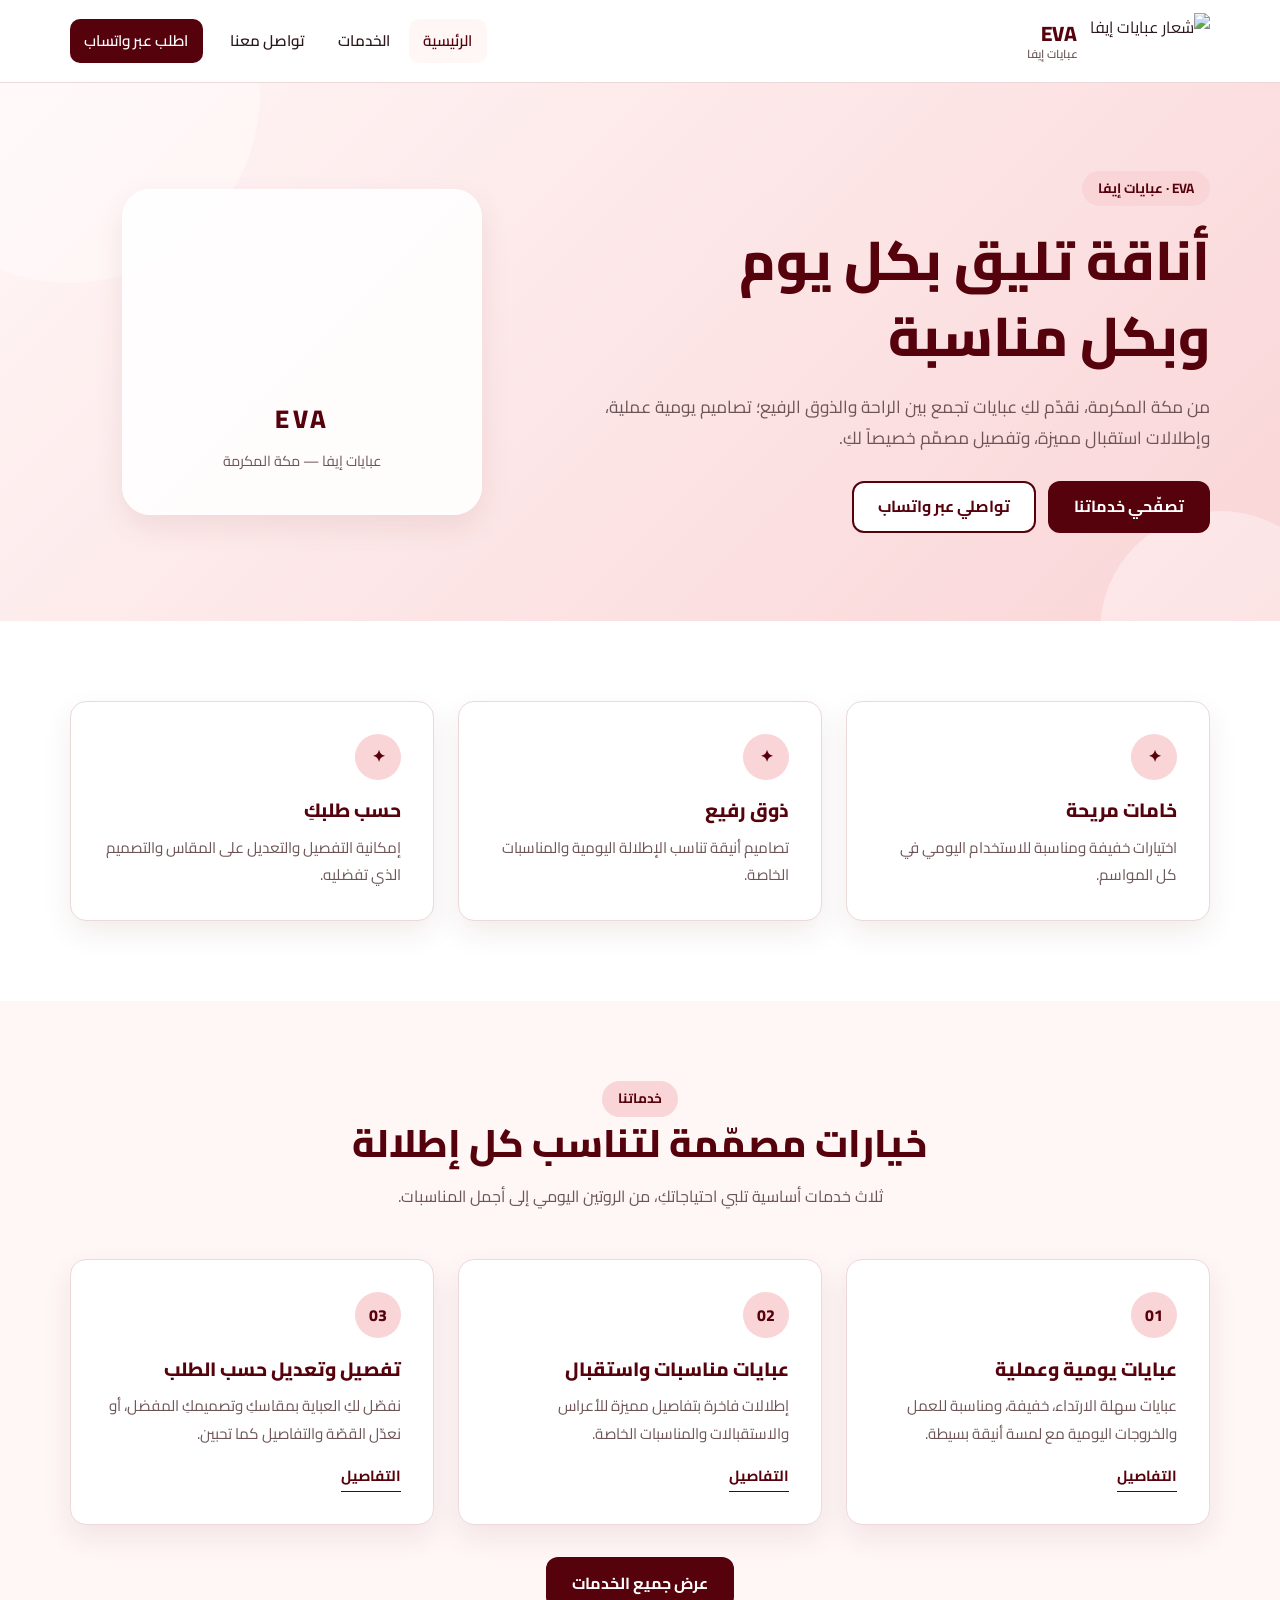
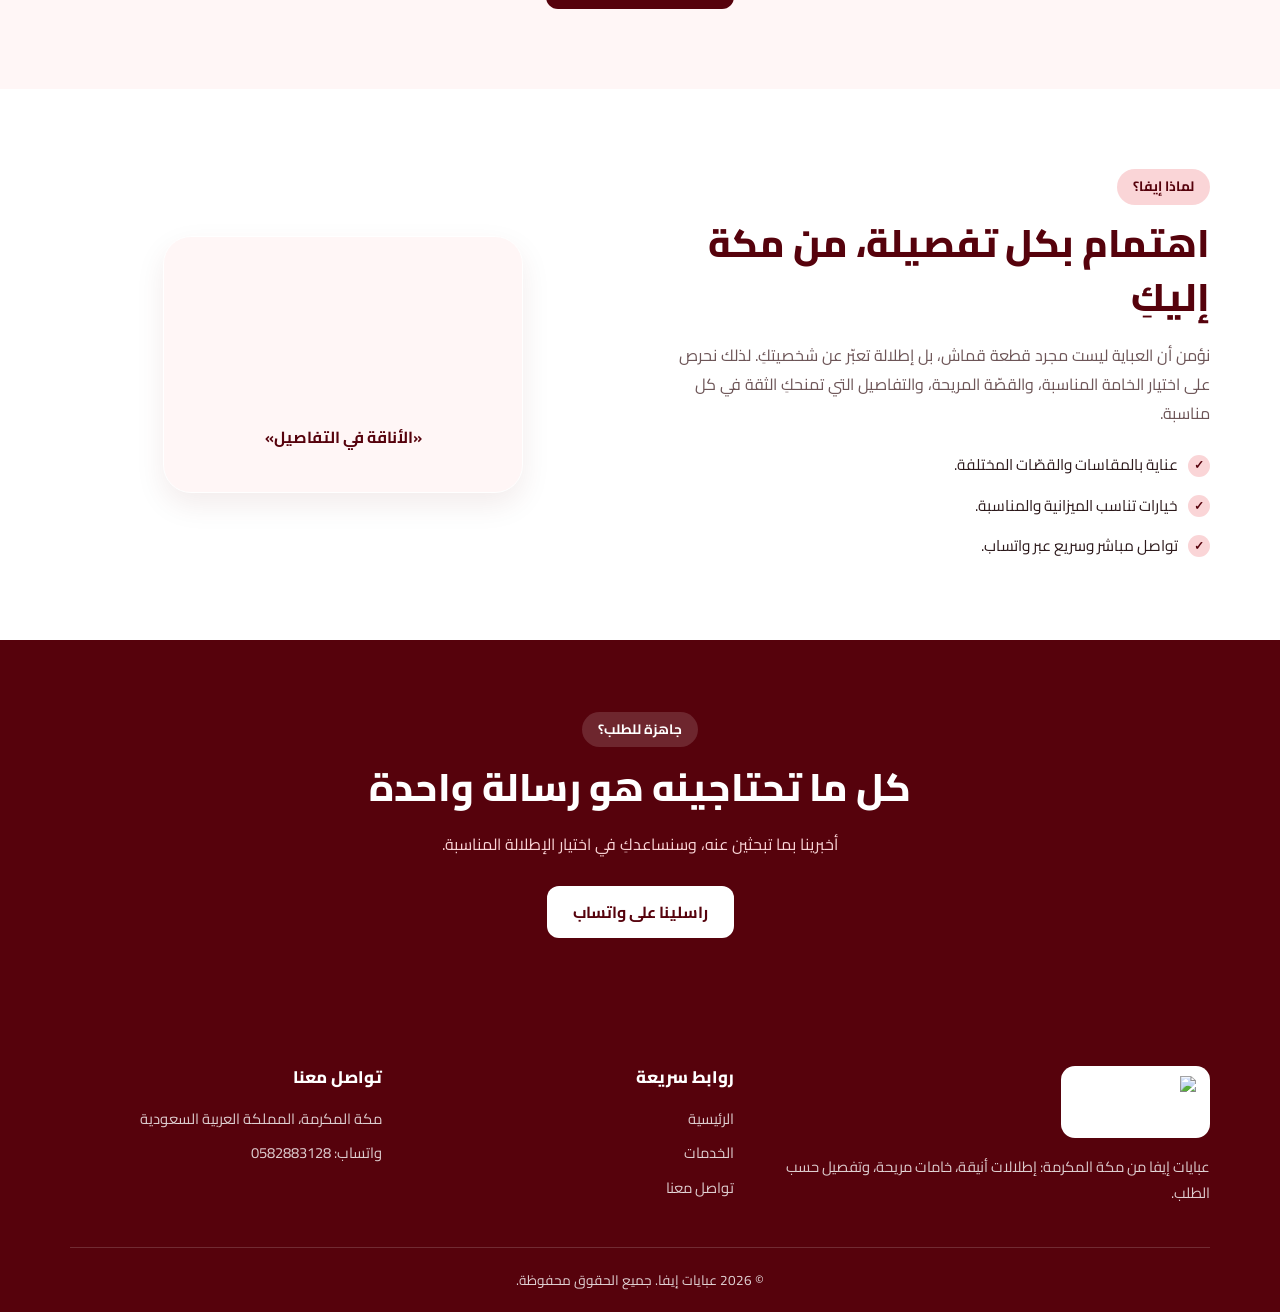
==== index.html @ b8bbeb16 "Add files via upload" ====
<!DOCTYPE html>
<html lang="ar" dir="rtl">
<head>
  <meta charset="UTF-8">
  <meta name="viewport" content="width=device-width, initial-scale=1.0">
  <meta name="description" content="عبايات إيفا في مكة المكرمة: عبايات يومية وعملية، عبايات مناسبات واستقبال، وتفصيل وتعديل حسب الطلب.">
  <title>عبايات إيفا | مكة المكرمة</title>
  <link rel="preconnect" href="https://fonts.googleapis.com">
  <link rel="preconnect" href="https://fonts.gstatic.com" crossorigin>
  <link href="https://fonts.googleapis.com/css2?family=Cairo:wght@400;600;700;800&display=swap" rel="stylesheet">
  <link rel="stylesheet" href="style.css">
</head>
<body>

  <!-- ========== الهيدر والتنقل ========== -->
  <header class="site-header">
    <div class="container header-inner">
      <a class="brand" href="index.html" aria-label="عبايات إيفا - الصفحة الرئيسية">
        <img src="assets/images/logo-eva.png" alt="شعار عبايات إيفا" class="brand-logo">
        <span class="brand-name">EVA <small>عبايات إيفا</small></span>
      </a>

      <input class="nav-toggle" type="checkbox" id="nav-toggle" aria-label="فتح أو إغلاق قائمة التنقل">
      <label class="nav-toggle-label" for="nav-toggle" aria-label="فتح أو إغلاق قائمة التنقل">
        <span></span><span></span><span></span>
      </label>

      <nav class="main-nav" aria-label="التنقل الرئيسي">
        <a href="index.html" class="active">الرئيسية</a>
        <a href="services.html">الخدمات</a>
        <a href="contact.html">تواصل معنا</a>
        <a class="nav-cta" href="https://wa.me/966582883128" target="_blank" rel="noopener noreferrer">اطلب عبر واتساب</a>
      </nav>
    </div>
  </header>

  <main>
    <!-- ========== الواجهة الرئيسية ========== -->
    <section class="hero">
      <div class="container hero-inner">
        <div class="hero-content">
          <span class="eyebrow">EVA · عبايات إيفا</span>
          <h1>أناقة تليق بكل يوم<br>وبكل مناسبة</h1>
          <p>من مكة المكرمة، نقدّم لكِ عبايات تجمع بين الراحة والذوق الرفيع؛ تصاميم يومية عملية، وإطلالات استقبال مميزة، وتفصيل مصمّم خصيصاً لكِ.</p>
          <div class="hero-actions">
            <a class="btn btn-primary" href="services.html">تصفّحي خدماتنا</a>
            <a class="btn btn-outline" href="https://wa.me/966582883128" target="_blank" rel="noopener noreferrer">تواصلي عبر واتساب</a>
          </div>
        </div>
        <div class="hero-visual" aria-hidden="true">
          <div class="hero-card">
            <img src="assets/images/logo-eva.png" alt="" class="hero-logo">
            <strong>EVA</strong>
            <span>عبايات إيفا — مكة المكرمة</span>
          </div>
        </div>
      </div>
    </section>

    <!-- ========== مميزات سريعة ========== -->
    <section class="section">
      <div class="container">
        <div class="features">
          <article class="card feature-card">
            <span class="card-number">✦</span>
            <h3>خامات مريحة</h3>
            <p>اختيارات خفيفة ومناسبة للاستخدام اليومي في كل المواسم.</p>
          </article>
          <article class="card feature-card">
            <span class="card-number">✦</span>
            <h3>ذوق رفيع</h3>
            <p>تصاميم أنيقة تناسب الإطلالة اليومية والمناسبات الخاصة.</p>
          </article>
          <article class="card feature-card">
            <span class="card-number">✦</span>
            <h3>حسب طلبكِ</h3>
            <p>إمكانية التفصيل والتعديل على المقاس والتصميم الذي تفضليه.</p>
          </article>
        </div>
      </div>
    </section>

    <!-- ========== الخدمات ========== -->
    <section class="section section-soft">
      <div class="container">
        <div class="section-head">
          <span class="eyebrow">خدماتنا</span>
          <h2>خيارات مصمّمة لتناسب كل إطلالة</h2>
          <p>ثلاث خدمات أساسية تلبي احتياجاتكِ، من الروتين اليومي إلى أجمل المناسبات.</p>
        </div>
        <div class="grid-3">
          <article class="card service-card">
            <span class="card-number">01</span>
            <h3>عبايات يومية وعملية</h3>
            <p>عبايات سهلة الارتداء، خفيفة، ومناسبة للعمل والخروجات اليومية مع لمسة أنيقة بسيطة.</p>
            <a class="card-link" href="services.html">التفاصيل</a>
          </article>
          <article class="card service-card">
            <span class="card-number">02</span>
            <h3>عبايات مناسبات واستقبال</h3>
            <p>إطلالات فاخرة بتفاصيل مميزة للأعراس والاستقبالات والمناسبات الخاصة.</p>
            <a class="card-link" href="services.html">التفاصيل</a>
          </article>
          <article class="card service-card">
            <span class="card-number">03</span>
            <h3>تفصيل وتعديل حسب الطلب</h3>
            <p>نفصّل لكِ العباية بمقاسكِ وتصميمكِ المفضل، أو نعدّل القصّة والتفاصيل كما تحبين.</p>
            <a class="card-link" href="services.html">التفاصيل</a>
          </article>
        </div>
        <div class="section-more">
          <a class="btn btn-primary" href="services.html">عرض جميع الخدمات</a>
        </div>
      </div>
    </section>

    <!-- ========== لماذا إيفا ========== -->
    <section class="section">
      <div class="container split">
        <div>
          <span class="eyebrow">لماذا إيفا؟</span>
          <h2>اهتمام بكل تفصيلة، من مكة إليكِ</h2>
          <p>نؤمن أن العباية ليست مجرد قطعة قماش، بل إطلالة تعبّر عن شخصيتكِ. لذلك نحرص على اختيار الخامة المناسبة، والقصّة المريحة، والتفاصيل التي تمنحكِ الثقة في كل مناسبة.</p>
          <ul class="check-list">
            <li>عناية بالمقاسات والقصّات المختلفة.</li>
            <li>خيارات تناسب الميزانية والمناسبة.</li>
            <li>تواصل مباشر وسريع عبر واتساب.</li>
          </ul>
        </div>
        <div class="why-visual" aria-hidden="true">
          <div class="why-card">
            <img src="assets/images/logo-eva.png" alt="">
            <p>«الأناقة في التفاصيل»</p>
          </div>
        </div>
      </div>
    </section>

    <!-- ========== دعوة للطلب ========== -->
    <section class="cta">
      <div class="container">
        <span class="eyebrow">جاهزة للطلب؟</span>
        <h2>كل ما تحتاجينه هو رسالة واحدة</h2>
        <p>أخبرينا بما تبحثين عنه، وسنساعدكِ في اختيار الإطلالة المناسبة.</p>
        <a class="btn btn-light" href="https://wa.me/966582883128" target="_blank" rel="noopener noreferrer">راسلينا على واتساب</a>
      </div>
    </section>
  </main>

  <!-- ========== التذييل ========== -->
  <footer class="site-footer">
    <div class="container">
      <div class="footer-grid">
        <div class="footer-brand">
          <span class="footer-logo-wrap"><img src="assets/images/logo-eva.png" alt="شعار عبايات إيفا"></span>
          <p>عبايات إيفا من مكة المكرمة: إطلالات أنيقة، خامات مريحة، وتفصيل حسب الطلب.</p>
        </div>
        <div>
          <h3>روابط سريعة</h3>
          <ul class="footer-links">
            <li><a href="index.html">الرئيسية</a></li>
            <li><a href="services.html">الخدمات</a></li>
            <li><a href="contact.html">تواصل معنا</a></li>
          </ul>
        </div>
        <div>
          <h3>تواصل معنا</h3>
          <ul class="footer-links">
            <li>مكة المكرمة، المملكة العربية السعودية</li>
            <li><a href="https://wa.me/966582883128" target="_blank" rel="noopener noreferrer">واتساب: 0582883128</a></li>
          </ul>
        </div>
      </div>
      <div class="footer-bottom">© 2026 عبايات إيفا. جميع الحقوق محفوظة.</div>
    </div>
  </footer>

</body>
</html>
---- style.css ----
/* =========================================================
   عبايات إيفا (EVA) — ملف التنسيق العام
   ========================================================= */

/* ---------- المتغيرات والهوية البصرية ---------- */
:root {
  --eva-dark: #56020c;          /* اللون الأساسي الداكن */
  --eva-dark-deep: #3d0108;     /* تدرّج أغمق للأزرار والتباين */
  --eva-pink: #fad5d7;          /* اللون الثانوي الوردي الفاتح */
  --eva-pink-soft: #fff6f6;     /* خلفية ناعمة جداً */
  --eva-white: #ffffff;
  --eva-gray: #f8f6f6;
  --eva-text: #2c191b;          /* نص داكن بتباين عالٍ */
  --eva-muted: #6d5557;         /* نص ثانوي واضح */
  --eva-line: #ecd9da;
  --eva-shadow: 0 12px 30px rgba(86, 2, 12, 0.08);
  --eva-radius: 16px;
  --eva-container: 1140px;
  --eva-transition: 0.25s ease;
}

/* ---------- إعادة ضبط أساسية ---------- */
*,
*::before,
*::after {
  box-sizing: border-box;
  margin: 0;
  padding: 0;
}

html {
  scroll-behavior: smooth;
}

body {
  font-family: 'Cairo', sans-serif;
  color: var(--eva-text);
  background-color: var(--eva-white);
  line-height: 1.8;
  -webkit-font-smoothing: antialiased;
}

img {
  display: block;
  max-width: 100%;
}

a {
  color: inherit;
  text-decoration: none;
}

button,
input,
select,
textarea {
  font-family: inherit;
  font-size: inherit;
}

ul {
  list-style: none;
}

:focus-visible {
  outline: 3px solid var(--eva-pink);
  outline-offset: 3px;
}

/* ---------- أدوات مشتركة ---------- */
.container {
  width: min(calc(100% - 2rem), var(--eva-container));
  margin-inline: auto;
}

.section {
  padding: 5rem 0;
}

.section-soft {
  background-color: var(--eva-pink-soft);
}

.section-head {
  max-width: 720px;
  margin: 0 auto 3rem;
  text-align: center;
}

.section-head p {
  margin-top: 0.75rem;
}

.section-more {
  margin-top: 2rem;
  text-align: center;
}

.eyebrow {
  display: inline-block;
  padding: 0.25rem 1rem;
  border-radius: 999px;
  background-color: var(--eva-pink);
  color: var(--eva-dark);
  font-size: 0.85rem;
  font-weight: 700;
  line-height: 2;
}

h1,
h2,
h3 {
  color: var(--eva-dark);
  font-weight: 800;
  line-height: 1.4;
}

h1 {
  font-size: clamp(2.1rem, 5vw, 3.4rem);
}

h2 {
  font-size: clamp(1.7rem, 3.5vw, 2.4rem);
}

h3 {
  font-size: 1.2rem;
}

p {
  color: var(--eva-muted);
}

.grid-3 {
  display: grid;
  grid-template-columns: repeat(3, minmax(0, 1fr));
  gap: 1.5rem;
}

.card {
  padding: 2rem;
  border: 1px solid var(--eva-line);
  border-radius: var(--eva-radius);
  background-color: var(--eva-white);
  box-shadow: var(--eva-shadow);
  transition: transform var(--eva-transition), border-color var(--eva-transition), box-shadow var(--eva-transition);
}

.card:hover {
  transform: translateY(-5px);
  border-color: var(--eva-pink);
}

.card-number {
  display: grid;
  place-items: center;
  width: 46px;
  height: 46px;
  margin-bottom: 1.1rem;
  border-radius: 50%;
  background-color: var(--eva-pink);
  color: var(--eva-dark);
  font-weight: 800;
  font-size: 1rem;
}

.card h3 {
  margin-bottom: 0.6rem;
}

.card p {
  font-size: 0.95rem;
}

.card-link {
  display: inline-block;
  margin-top: 1rem;
  padding-bottom: 2px;
  border-bottom: 1px solid var(--eva-dark);
  color: var(--eva-dark);
  font-weight: 700;
  font-size: 0.92rem;
  transition: color var(--eva-transition);
}

.card-link:hover {
  color: var(--eva-dark-deep);
}

/* ---------- الأزرار ---------- */
.btn {
  display: inline-flex;
  align-items: center;
  justify-content: center;
  min-height: 48px;
  padding: 0.7rem 1.5rem;
  border: 2px solid transparent;
  border-radius: 12px;
  font-weight: 700;
  line-height: 1.6;
  cursor: pointer;
  transition: transform var(--eva-transition), background-color var(--eva-transition),
              box-shadow var(--eva-transition), color var(--eva-transition);
}

.btn:hover {
  transform: translateY(-2px);
}

.btn-primary {
  background-color: var(--eva-dark);
  color: var(--eva-white);
}

.btn-primary:hover {
  background-color: var(--eva-dark-deep);
  color: var(--eva-white);
  box-shadow: 0 10px 22px rgba(86, 2, 12, 0.22);
}

.btn-outline {
  border-color: var(--eva-dark);
  background-color: var(--eva-white);
  color: var(--eva-dark);
}

.btn-outline:hover {
  background-color: var(--eva-pink-soft);
  color: var(--eva-dark);
}

.btn-light {
  background-color: var(--eva-white);
  color: var(--eva-dark);
}

.btn-light:hover {
  background-color: var(--eva-pink);
  color: var(--eva-dark);
}

.btn-block {
  display: flex;
  width: 100%;
  margin-top: 1.5rem;
}

/* ---------- الهيدر والتنقل ---------- */
.site-header {
  position: sticky;
  top: 0;
  z-index: 100;
  background-color: rgba(255, 255, 255, 0.96);
  border-bottom: 1px solid var(--eva-line);
  backdrop-filter: blur(10px);
}

.header-inner {
  position: relative;
  display: flex;
  align-items: center;
  justify-content: space-between;
  gap: 1rem;
  min-height: 82px;
}

.brand {
  display: flex;
  align-items: center;
  gap: 0.75rem;
  flex-shrink: 0;
}

.brand-logo {
  width: auto;
  height: 56px;
  object-fit: contain;
}

.brand-name {
  display: flex;
  flex-direction: column;
  color: var(--eva-dark);
  font-size: 1.3rem;
  font-weight: 800;
  line-height: 1.25;
  letter-spacing: 0.04em;
}

.brand-name small {
  color: var(--eva-muted);
  font-size: 0.72rem;
  font-weight: 600;
  letter-spacing: 0;
}

.nav-toggle,
.nav-toggle-label {
  display: none;
}

.main-nav {
  display: flex;
  align-items: center;
  gap: 0.3rem;
}

.main-nav a {
  padding: 0.55rem 0.9rem;
  border-radius: 10px;
  color: var(--eva-text);
  font-size: 0.95rem;
  font-weight: 600;
  transition: background-color var(--eva-transition), color var(--eva-transition);
}

.main-nav a:hover,
.main-nav a.active {
  background-color: var(--eva-pink-soft);
  color: var(--eva-dark);
}

.main-nav a.nav-cta {
  margin-right: 0.5rem;
  background-color: var(--eva-dark);
  color: var(--eva-white);
}

.main-nav a.nav-cta:hover {
  background-color: var(--eva-dark-deep);
  color: var(--eva-white);
}

/* ---------- الواجهة الرئيسية (Hero) ---------- */
.hero {
  position: relative;
  overflow: hidden;
  padding: 5.5rem 0;
  background: linear-gradient(135deg, var(--eva-pink-soft) 0%, var(--eva-pink) 100%);
}

.hero::before,
.hero::after {
  content: '';
  position: absolute;
  border-radius: 50%;
  background-color: rgba(255, 255, 255, 0.35);
}

.hero::before {
  width: 380px;
  height: 380px;
  top: -180px;
  left: -120px;
}

.hero::after {
  width: 240px;
  height: 240px;
  bottom: -130px;
  right: -60px;
}

.hero-inner {
  position: relative;
  z-index: 1;
  display: grid;
  grid-template-columns: 1.15fr 0.85fr;
  align-items: center;
  gap: 3rem;
}

.hero-content h1 {
  margin-top: 1rem;
}

.hero-content p {
  max-width: 38rem;
  margin-top: 1rem;
  font-size: 1.08rem;
}

.hero-actions {
  display: flex;
  flex-wrap: wrap;
  gap: 0.75rem;
  margin-top: 1.75rem;
}

.hero-visual {
  display: flex;
  justify-content: center;
}

.hero-card,
.why-card {
  width: 100%;
  max-width: 360px;
  padding: 2.5rem 2rem;
  border: 1px solid var(--eva-white);
  border-radius: 28px;
  background-color: rgba(255, 255, 255, 0.88);
  box-shadow: var(--eva-shadow);
  text-align: center;
}

.hero-logo {
  height: 150px;
  width: auto;
  margin: 0 auto 1rem;
  object-fit: contain;
}

.hero-card strong {
  display: block;
  color: var(--eva-dark);
  font-size: 1.6rem;
  font-weight: 800;
  letter-spacing: 0.12em;
}

.hero-card span {
  display: block;
  margin-top: 0.4rem;
  color: var(--eva-muted);
  font-size: 0.9rem;
}

/* ---------- المميزات ولماذا إيفا ---------- */
.features {
  display: grid;
  grid-template-columns: repeat(3, minmax(0, 1fr));
  gap: 1.5rem;
}

.feature-card {
  text-align: right;
}

.split {
  display: grid;
  grid-template-columns: 1fr 1fr;
  align-items: center;
  gap: 3rem;
}

.split h2 {
  margin: 0.8rem 0 1rem;
}

.why-visual {
  display: flex;
  justify-content: center;
}

.why-card {
  background-color: var(--eva-pink-soft);
}

.why-card img {
  height: 130px;
  width: auto;
  margin: 0 auto 1rem;
  object-fit: contain;
}

.why-card p {
  font-weight: 700;
  color: var(--eva-dark);
}

.check-list {
  display: grid;
  gap: 0.8rem;
  margin-top: 1.5rem;
}

.check-list li {
  position: relative;
  padding-right: 2rem;
  color: var(--eva-text);
  font-size: 0.96rem;
}

.check-list li::before {
  content: '✓';
  position: absolute;
  top: 0.2rem;
  right: 0;
  display: grid;
  place-items: center;
  width: 22px;
  height: 22px;
  border-radius: 50%;
  background-color: var(--eva-pink);
  color: var(--eva-dark);
  font-size: 0.72rem;
  font-weight: 800;
}

.check-list.compact {
  gap: 0.5rem;
  margin-top: 1rem;
}

.check-list.compact li {
  font-size: 0.88rem;
}

/* ---------- دعوة للطلب ---------- */
.cta {
  padding: 4.5rem 0;
  background-color: var(--eva-dark);
  text-align: center;
}

.cta .eyebrow {
  background-color: rgba(255, 255, 255, 0.14);
  color: var(--eva-white);
}

.cta h2,
.cta p {
  margin-top: 0.9rem;
}

.cta h2 {
  color: var(--eva-white);
}

.cta p {
  max-width: 640px;
  margin-inline: auto;
  color: var(--eva-pink);
}

.cta .btn {
  margin-top: 1.75rem;
}

/* ---------- رؤوس الصفحات الداخلية ---------- */
.page-hero {
  padding: 3.5rem 0 3rem;
  border-bottom: 1px solid var(--eva-line);
  background-color: var(--eva-pink-soft);
  text-align: center;
}

.page-hero h1 {
  margin-top: 0.8rem;
}

.page-hero p {
  max-width: 700px;
  margin: 0.8rem auto 0;
}

.breadcrumb {
  margin-bottom: 1rem;
  color: var(--eva-muted);
  font-size: 0.88rem;
  font-weight: 600;
}

.breadcrumb a:hover {
  color: var(--eva-dark);
}

/* ---------- صفحة التواصل ---------- */
.contact-grid {
  display: grid;
  grid-template-columns: 0.9fr 1.1fr;
  align-items: start;
  gap: 2rem;
}

.contact-info h2,
.card h2 {
  margin: 0.8rem 0;
}

.form-intro {
  margin-bottom: 1.5rem;
}

.info-list {
  margin-top: 1.5rem;
}

.info-item {
  display: flex;
  gap: 1rem;
  padding: 1.1rem 0;
  border-bottom: 1px solid var(--eva-line);
}

.info-item:last-child {
  border-bottom: 0;
  padding-bottom: 0;
}

.info-item:first-child {
  padding-top: 0;
}

.info-item h3 {
  font-size: 1.05rem;
}

.info-item .card-link {
  margin-top: 0.4rem;
}

.info-icon {
  display: grid;
  place-items: center;
  flex: 0 0 46px;
  height: 46px;
  border-radius: 12px;
  background-color: var(--eva-pink);
  font-size: 1.2rem;
}

.form-group {
  margin-bottom: 1.1rem;
}

.form-group label {
  display: block;
  margin-bottom: 0.4rem;
  color: var(--eva-text);
  font-size: 0.92rem;
  font-weight: 700;
}

.form-group input,
.form-group select,
.form-group textarea {
  width: 100%;
  padding: 0.75rem 1rem;
  border: 1px solid var(--eva-line);
  border-radius: 10px;
  background-color: var(--eva-white);
  color: var(--eva-text);
  outline: none;
  transition: border-color var(--eva-transition), box-shadow var(--eva-transition);
}

.form-group input::placeholder,
.form-group textarea::placeholder {
  color: #9b888a;
}

.form-group input:focus,
.form-group select:focus,
.form-group textarea:focus {
  border-color: var(--eva-dark);
  box-shadow: 0 0 0 3px rgba(250, 213, 215, 0.65);
}

.form-group textarea {
  min-height: 140px;
  resize: vertical;
}

.form-note {
  margin-top: 0.9rem;
  font-size: 0.82rem;
}

/* ---------- التذييل الموحّد ---------- */
.site-footer {
  padding: 3.5rem 0 1.25rem;
  background-color: var(--eva-dark);
  color: rgba(255, 255, 255, 0.82);
}

.footer-grid {
  display: grid;
  grid-template-columns: 1.4fr 1fr 1fr;
  gap: 2.5rem;
}

.footer-brand p {
  max-width: 30rem;
  margin-top: 1rem;
  color: rgba(255, 255, 255, 0.78);
  font-size: 0.92rem;
}

.footer-logo-wrap {
  display: inline-block;
  padding: 0.6rem 0.9rem;
  border-radius: 14px;
  background-color: var(--eva-white);
}

.footer-logo-wrap img {
  height: 52px;
  width: auto;
  object-fit: contain;
}

.site-footer h3 {
  margin-bottom: 1rem;
  color: var(--eva-white);
  font-size: 1.05rem;
}

.site-footer p,
.site-footer a,
.site-footer li {
  color: rgba(255, 255, 255, 0.8);
  font-size: 0.92rem;
}

.footer-links {
  display: grid;
  gap: 0.5rem;
}

.site-footer a:hover {
  color: var(--eva-white);
  text-decoration: underline;
}

.footer-bottom {
  margin-top: 2.5rem;
  padding-top: 1.25rem;
  border-top: 1px solid rgba(255, 255, 255, 0.16);
  text-align: center;
  font-size: 0.85rem;
}

/* ---------- التجاوب: الجوال والأجهزة المتوسطة ---------- */
@media (max-width: 900px) {
  .hero-inner,
  .split,
  .contact-grid {
    grid-template-columns: 1fr;
  }

  .hero-card,
  .why-card {
    max-width: 420px;
  }

  .hero-visual,
  .why-visual {
    order: -1;
  }

  .grid-3,
  .features {
    grid-template-columns: repeat(2, minmax(0, 1fr));
  }

  .footer-grid {
    grid-template-columns: 1fr 1fr;
  }

  .footer-brand {
    grid-column: 1 / -1;
  }
}

@media (max-width: 820px) {
  .nav-toggle {
    position: absolute;
    display: block;
    width: 1px;
    height: 1px;
    opacity: 0;
  }

  .nav-toggle-label {
    display: flex;
    flex-direction: column;
    justify-content: center;
    gap: 5px;
    width: 44px;
    height: 44px;
    padding: 10px;
    border: 1px solid var(--eva-line);
    border-radius: 10px;
    cursor: pointer;
  }

  .nav-toggle-label span {
    display: block;
    height: 2px;
    border-radius: 2px;
    background-color: var(--eva-dark);
    transition: transform var(--eva-transition), opacity var(--eva-transition);
  }

  .main-nav {
    display: none;
    position: absolute;
    top: 100%;
    right: 0;
    left: 0;
    flex-direction: column;
    align-items: stretch;
    gap: 0.25rem;
    padding: 1rem;
    border-bottom: 1px solid var(--eva-line);
    background-color: var(--eva-white);
    box-shadow: 0 18px 30px rgba(86, 2, 12, 0.12);
  }

  .nav-toggle:checked ~ .main-nav {
    display: flex;
  }

  .main-nav a {
    padding: 0.8rem 1rem;
  }

  .main-nav a.nav-cta {
    margin: 0.5rem 0 0;
    text-align: center;
  }

  .nav-toggle:checked ~ .nav-toggle-label span:nth-child(1) {
    transform: translateY(7px) rotate(45deg);
  }

  .nav-toggle:checked ~ .nav-toggle-label span:nth-child(2) {
    opacity: 0;
  }

  .nav-toggle:checked ~ .nav-toggle-label span:nth-child(3) {
    transform: translateY(-7px) rotate(-45deg);
  }
}

@media (max-width: 640px) {
  .section {
    padding: 3.5rem 0;
  }

  .hero {
    padding: 3.5rem 0;
  }

  .hero-actions .btn,
  .section-more .btn {
    width: 100%;
  }

  .grid-3,
  .features {
    grid-template-columns: 1fr;
  }

  .section-head {
    margin-bottom: 2rem;
  }

  .card {
    padding: 1.5rem;
  }

  .brand-logo {
    height: 46px;
  }

  .brand-name {
    font-size: 1.1rem;
  }

  .footer-grid {
    grid-template-columns: 1fr;
    gap: 1.75rem;
  }
}

@media (prefers-reduced-motion: reduce) {
  html {
    scroll-behavior: auto;
  }

  *,
  *::before,
  *::after {
    transition-duration: 0.01ms !important;
    animation-duration: 0.01ms !important;
  }
}
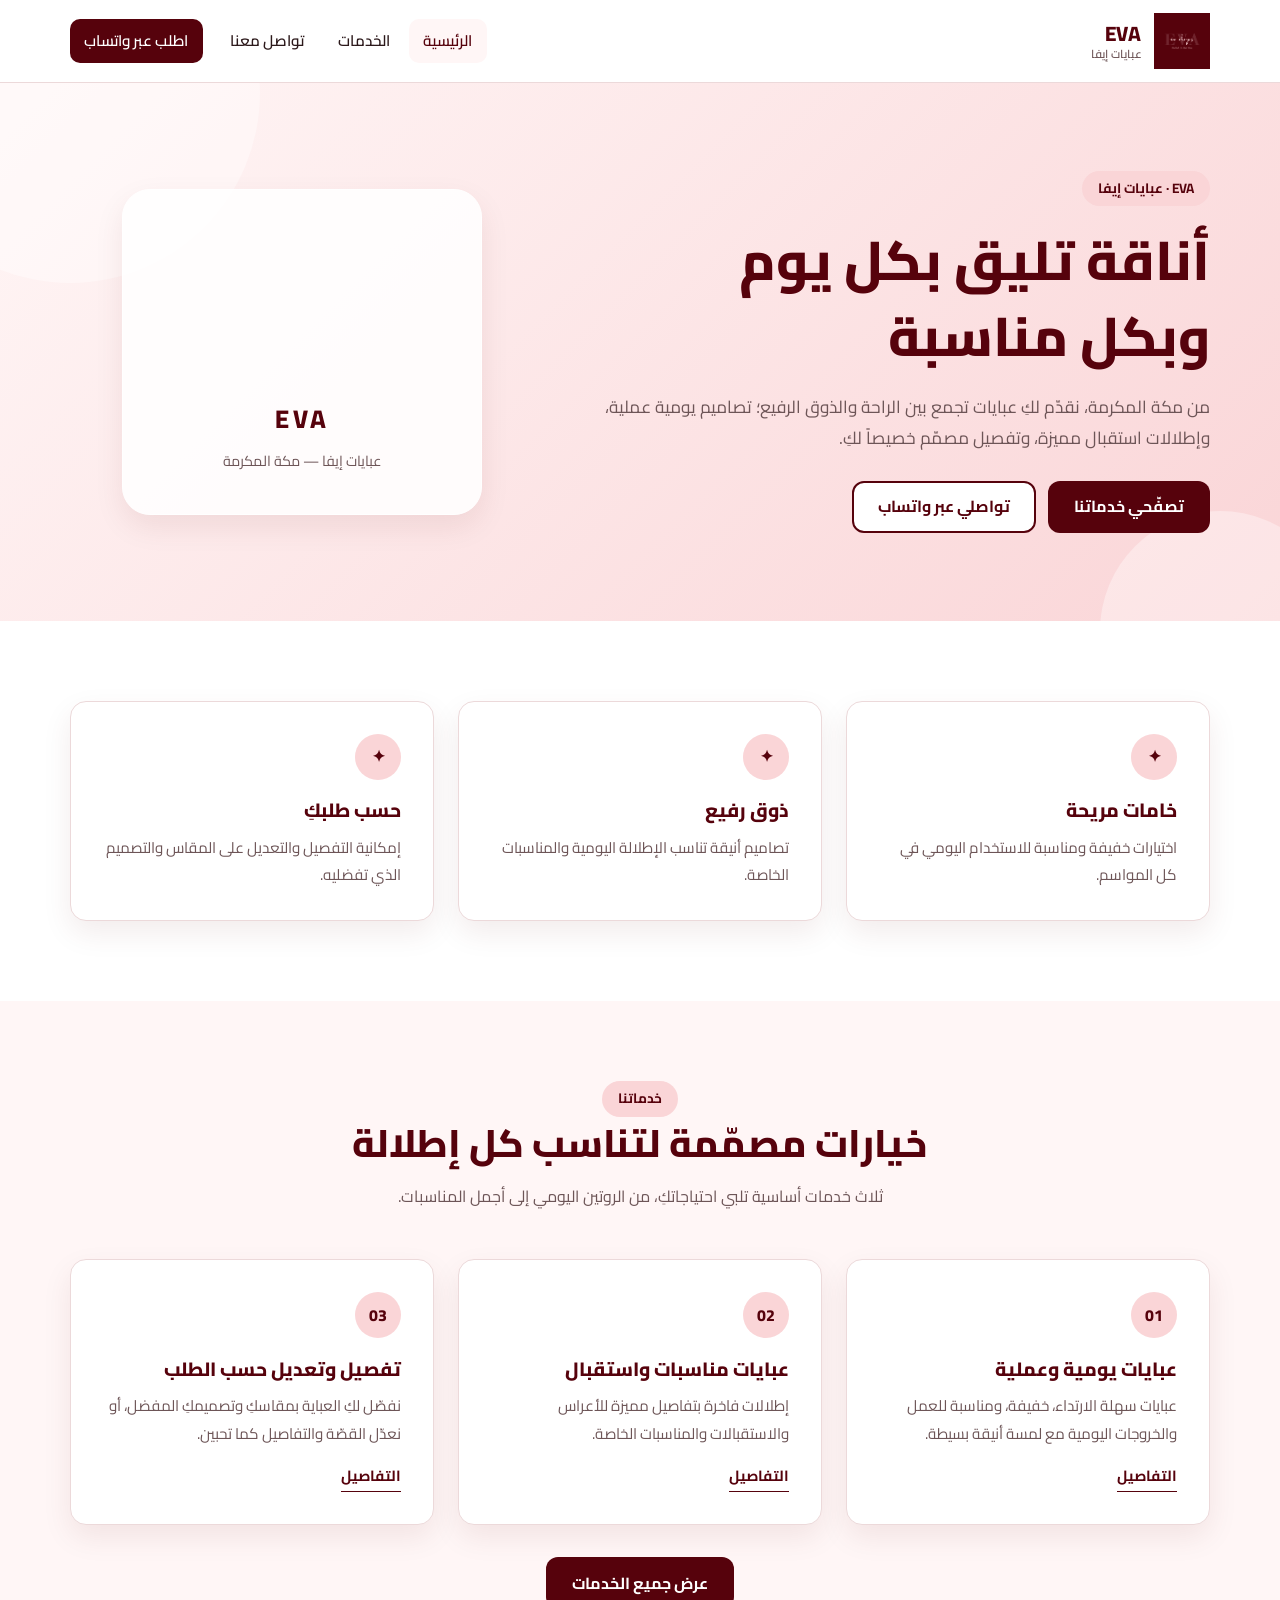
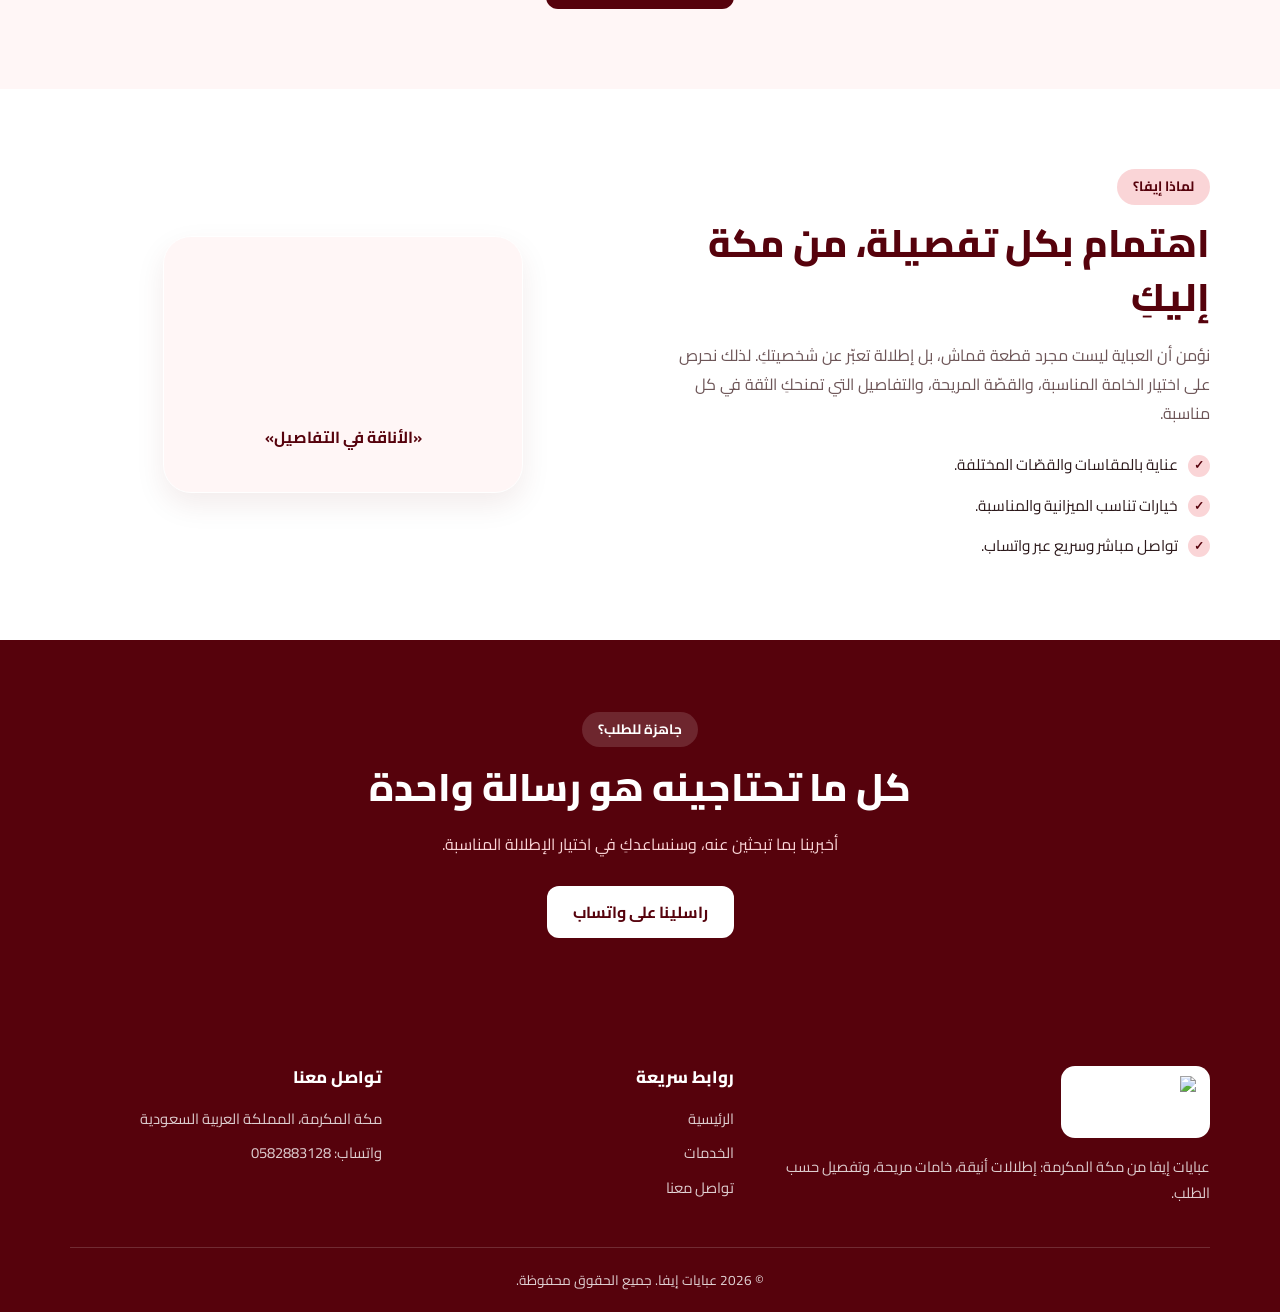
==== commit 8cfd7a7f: "Update index.html" ====
--- a/index.html
+++ b/index.html
@@ -16,7 +16,7 @@
   <header class="site-header">
     <div class="container header-inner">
       <a class="brand" href="index.html" aria-label="عبايات إيفا - الصفحة الرئيسية">
-        <img src="assets/images/logo-eva.png" alt="شعار عبايات إيفا" class="brand-logo">
+        <img src="logo-eva.png" alt="شعار عبايات إيفا" class="brand-logo">
         <span class="brand-name">EVA <small>عبايات إيفا</small></span>
       </a>
 
